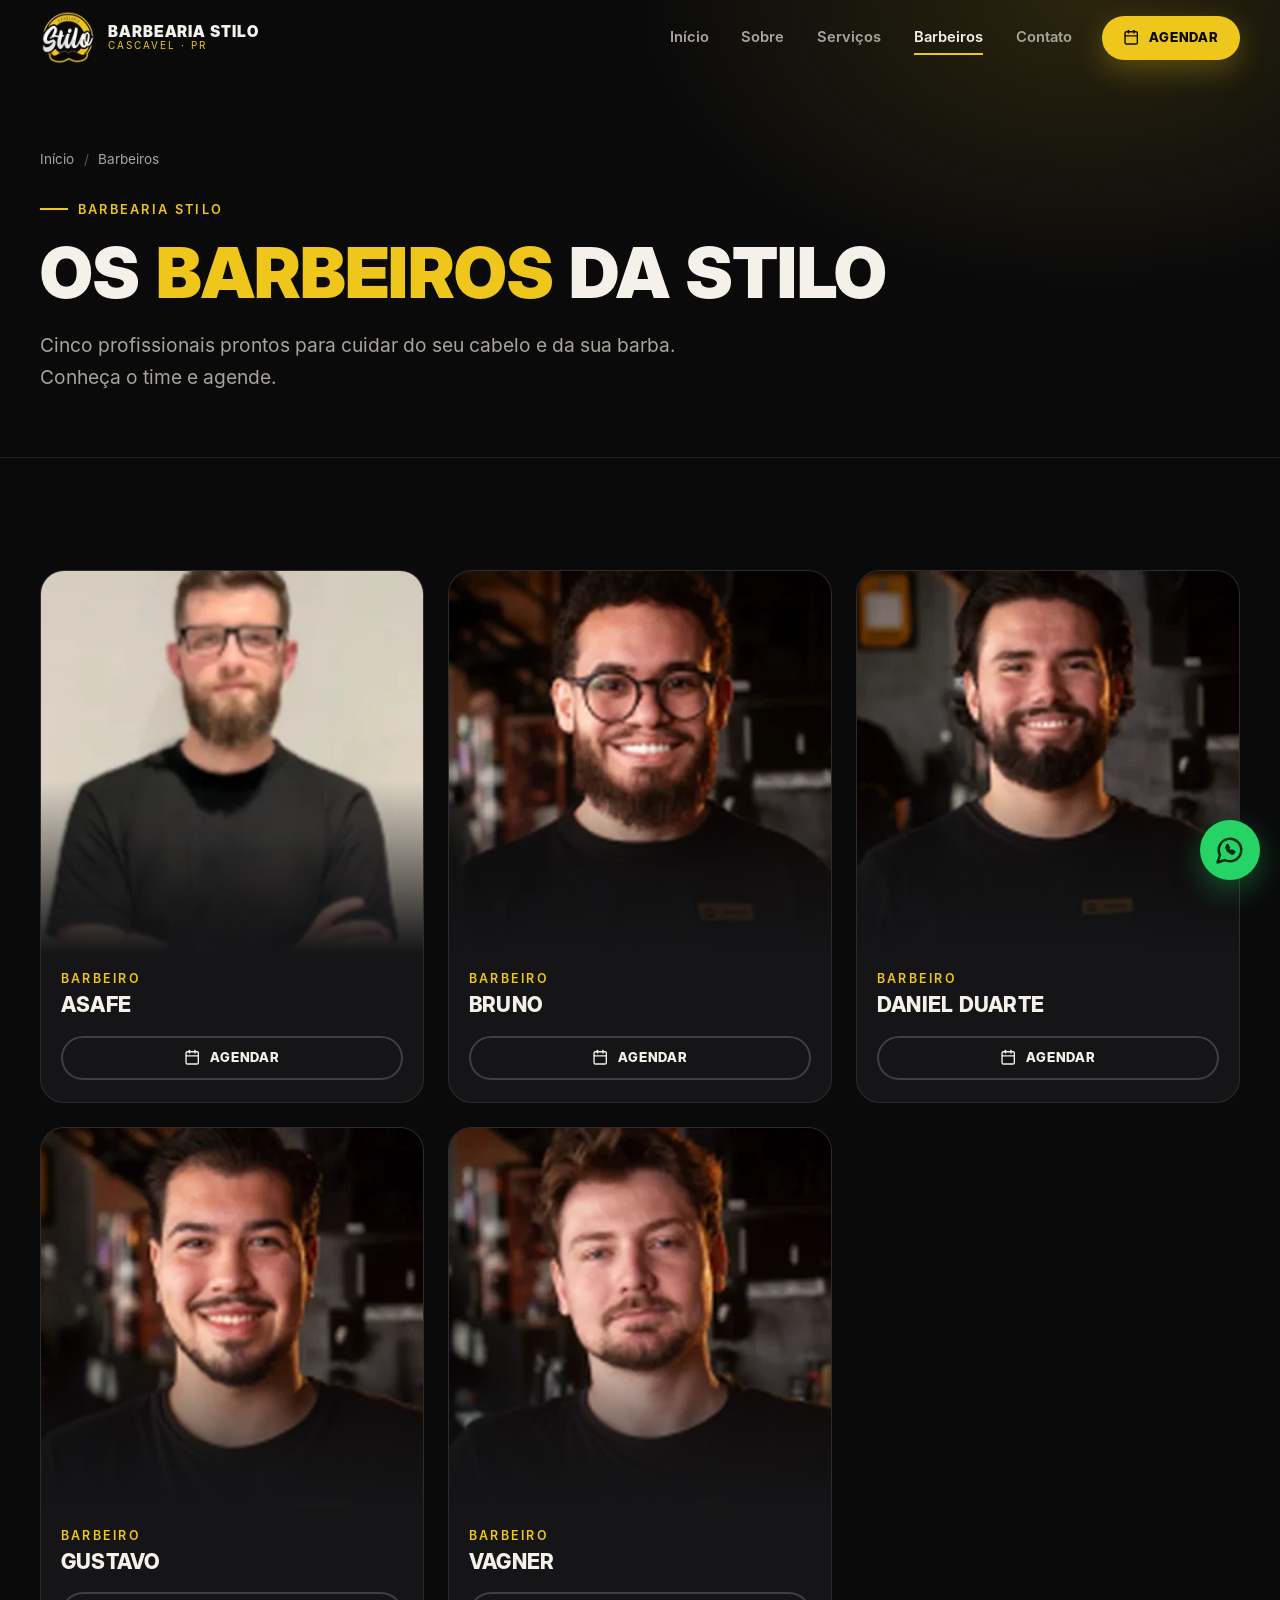
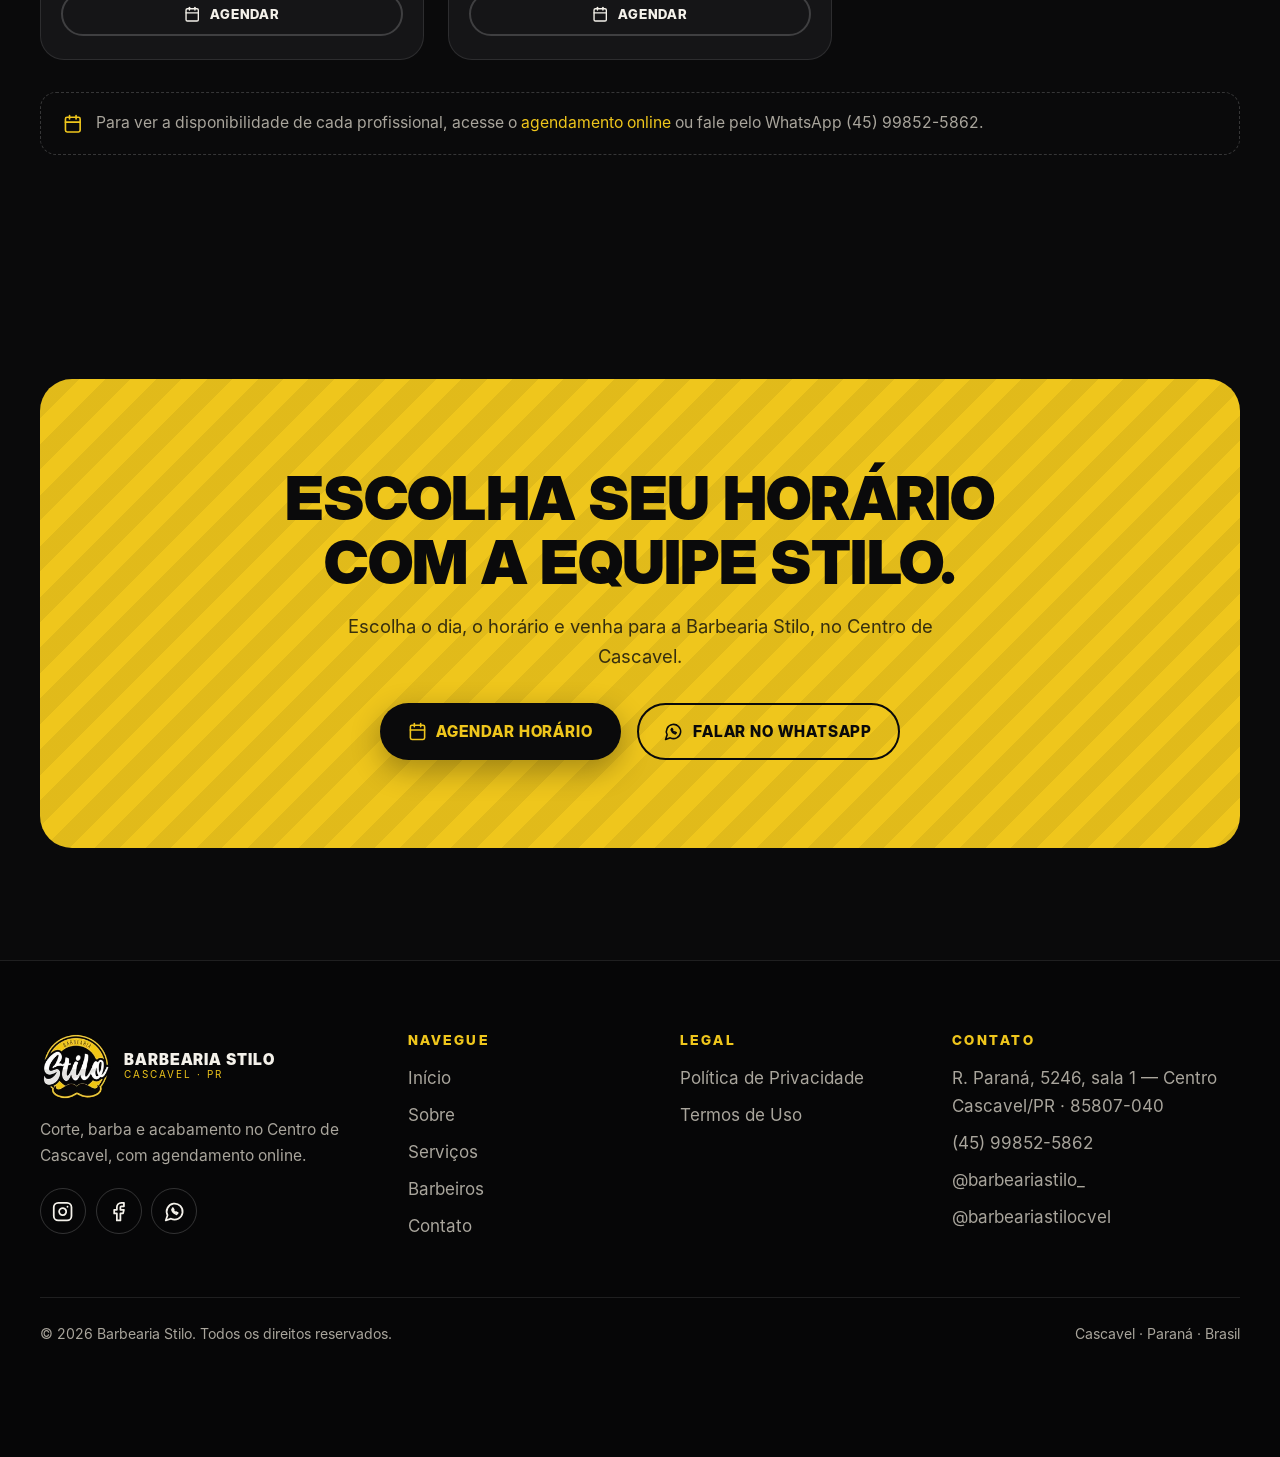
==== barbeiros/index.html @ 66d76c7e "Atualizacao do site" ====
<!doctype html>
<html lang="pt-BR">
<head>
<meta charset="utf-8">
<meta name="viewport" content="width=device-width,initial-scale=1">
<title>Barbeiros | Equipe da Barbearia Stilo em Cascavel/PR</title>
<meta name="description" content="Conheça os barbeiros da Barbearia Stilo em Cascavel/PR: Asafe, Bruno, Daniel Duarte, Gustavo e Vagner. Agende seu horário online.">
<meta name="theme-color" content="#0a0a0b">
<meta name="robots" content="index,follow,max-image-preview:large">
<meta property="og:type" content="website">
<meta property="og:locale" content="pt_BR">
<meta property="og:site_name" content="Barbearia Stilo">
<meta property="og:title" content="Barbeiros | Equipe da Barbearia Stilo em Cascavel/PR">
<meta property="og:description" content="Conheça os barbeiros da Barbearia Stilo em Cascavel/PR: Asafe, Bruno, Daniel Duarte, Gustavo e Vagner. Agende seu horário online.">
<meta name="twitter:card" content="summary_large_image">
<meta name="twitter:title" content="Barbeiros | Equipe da Barbearia Stilo em Cascavel/PR">
<meta name="twitter:description" content="Conheça os barbeiros da Barbearia Stilo em Cascavel/PR: Asafe, Bruno, Daniel Duarte, Gustavo e Vagner. Agende seu horário online.">
<!--LDT:DOMAIN--><!--/LDT:DOMAIN-->
<link rel="icon" type="image/png" href="/assets/img/favicon.png">
<link rel="apple-touch-icon" href="/assets/img/apple-touch-icon.png">
<link rel="preload" href="/assets/fonts/inter-400.woff" as="font" type="font/woff" crossorigin>
<link rel="preload" href="/assets/fonts/display-900.woff" as="font" type="font/woff" crossorigin>
<link rel="stylesheet" href="/assets/css/styles.css">
<script>document.documentElement.classList.add("js")</script>
<script type="application/ld+json">{"@context":"https://schema.org","@type":"BarberShop","name":"Barbearia Stilo","description":"Barbearia no Centro de Cascavel/PR: corte de cabelo, barba e acabamento com agendamento online.","telephone":"+5545998525862","address":{"@type":"PostalAddress","streetAddress":"R. Paraná, 5246, sala 1","addressLocality":"Cascavel","addressRegion":"PR","postalCode":"85807-040","addressCountry":"BR"},"geo":{"@type":"GeoCoordinates","latitude":-24.9530159,"longitude":-53.4817442},"hasMap":"https://www.google.com/maps/place/R.+Paran%C3%A1,+5246+-+Centro,+Cascavel+-+PR,+85807-040/@-24.9530159,-53.4843191,17z/data=!3m1!4b1!4m6!3m5!1s0x94f3d6ab9aa98d45:0x4797f9184e883544!8m2!3d-24.9530159!4d-53.4817442!16s%2Fg%2F11c4ys_f6f","areaServed":"Cascavel, PR","sameAs":["https://www.instagram.com/barbeariastilo_/","https://www.facebook.com/barbeariastilocvel"],"potentialAction":{"@type":"ReserveAction","target":"https://sites.appbarber.com.br/barbeariastilo-45gt","name":"Agendar horário"}}</script>
<script type="application/ld+json">{"@context":"https://schema.org","@type":"BreadcrumbList","itemListElement":[{"@type":"ListItem","position":1,"name":"Início"},{"@type":"ListItem","position":2,"name":"Barbeiros"}]}</script>
</head>
<body>
<a class="skip" href="#conteudo">Ir para o conteúdo</a>
<header class="header">
<div class="container">
<a class="brand" href="/" aria-label="Barbearia Stilo — página inicial">
<img src="/assets/img/logo-badge-sm.webp" width="128" height="119" alt="">
<span>Barbearia Stilo<small>Cascavel · PR</small></span>
</a>
<nav class="nav" id="nav" aria-label="Principal"><a href="/">Início</a><a href="/sobre/">Sobre</a><a href="/servicos/">Serviços</a><a href="/barbeiros/" aria-current="page">Barbeiros</a><a href="/contato/">Contato</a><a class="btn btn-primary btn-sm" href="https://sites.appbarber.com.br/barbeariastilo-45gt" target="_blank" rel="noopener noreferrer"><svg class="icon " aria-hidden="true" focusable="false"><use href="/assets/img/icons.svg#i-calendar"/></svg>Agendar<span class="sr-only"> (abre em nova aba)</span></a></nav>
<button class="menu-toggle" type="button" aria-expanded="false" aria-controls="nav" aria-label="Abrir menu">
<svg class="icon i-open" aria-hidden="true"><use href="/assets/img/icons.svg#i-menu"/></svg>
<svg class="icon i-close" aria-hidden="true"><use href="/assets/img/icons.svg#i-x"/></svg>
</button>
</div>
</header>
<noscript><style>@media(max-width:900px){.nav{transform:none!important;visibility:visible!important;position:static!important;flex-direction:row!important;flex-wrap:wrap;padding-top:calc(var(--header-h) + 1rem)}.menu-toggle{display:none!important}}</style></noscript>
<main id="conteudo">
<section class="page-hero">
<div class="container">
<ol class="crumbs" aria-label="Você está em"><li><a href="/">Início</a></li><li aria-current="page">Barbeiros</li></ol>
<span class="eyebrow">Barbearia Stilo</span>
<h1>Os <span class='gold'>barbeiros</span> da Stilo</h1>
<p class="lead">Cinco profissionais prontos para cuidar do seu cabelo e da sua barba. Conheça o time e agende.</p>
</div>
</section>

<section class="section" aria-labelledby="bb1">
<div class="container">
<h2 id="bb1" class="sr-only">Equipe de barbeiros</h2>
<div class="team team-page"><article class="barber reveal" style="--d:0ms">
<figure><img src="/assets/img/equipe/asafe.webp" width="360" height="360" loading="lazy" decoding="async" alt="Retrato de Asafe, barbeiro da Barbearia Stilo"></figure>
<div class="barber-body">
<span class="role">Barbeiro</span>
<h3>Asafe</h3>
<a class="btn btn-ghost btn-sm btn-block" href="https://sites.appbarber.com.br/barbeariastilo-45gt" target="_blank" rel="noopener noreferrer"><svg class="icon " aria-hidden="true" focusable="false"><use href="/assets/img/icons.svg#i-calendar"/></svg>Agendar<span class="sr-only"> (abre em nova aba)</span></a>
</div>
</article><article class="barber reveal" style="--d:90ms">
<figure><img src="/assets/img/equipe/bruno.webp" width="360" height="360" loading="lazy" decoding="async" alt="Retrato de Bruno, barbeiro da Barbearia Stilo"></figure>
<div class="barber-body">
<span class="role">Barbeiro</span>
<h3>Bruno</h3>
<a class="btn btn-ghost btn-sm btn-block" href="https://sites.appbarber.com.br/barbeariastilo-45gt" target="_blank" rel="noopener noreferrer"><svg class="icon " aria-hidden="true" focusable="false"><use href="/assets/img/icons.svg#i-calendar"/></svg>Agendar<span class="sr-only"> (abre em nova aba)</span></a>
</div>
</article><article class="barber reveal" style="--d:180ms">
<figure><img src="/assets/img/equipe/daniel.webp" width="360" height="360" loading="lazy" decoding="async" alt="Retrato de Daniel Duarte, barbeiro da Barbearia Stilo"></figure>
<div class="barber-body">
<span class="role">Barbeiro</span>
<h3>Daniel Duarte</h3>
<a class="btn btn-ghost btn-sm btn-block" href="https://sites.appbarber.com.br/barbeariastilo-45gt" target="_blank" rel="noopener noreferrer"><svg class="icon " aria-hidden="true" focusable="false"><use href="/assets/img/icons.svg#i-calendar"/></svg>Agendar<span class="sr-only"> (abre em nova aba)</span></a>
</div>
</article><article class="barber reveal" style="--d:270ms">
<figure><img src="/assets/img/equipe/gustavo.webp" width="360" height="360" loading="lazy" decoding="async" alt="Retrato de Gustavo, barbeiro da Barbearia Stilo"></figure>
<div class="barber-body">
<span class="role">Barbeiro</span>
<h3>Gustavo</h3>
<a class="btn btn-ghost btn-sm btn-block" href="https://sites.appbarber.com.br/barbeariastilo-45gt" target="_blank" rel="noopener noreferrer"><svg class="icon " aria-hidden="true" focusable="false"><use href="/assets/img/icons.svg#i-calendar"/></svg>Agendar<span class="sr-only"> (abre em nova aba)</span></a>
</div>
</article><article class="barber reveal" style="--d:360ms">
<figure><img src="/assets/img/equipe/vagner.webp" width="360" height="360" loading="lazy" decoding="async" alt="Retrato de Vagner, barbeiro da Barbearia Stilo"></figure>
<div class="barber-body">
<span class="role">Barbeiro</span>
<h3>Vagner</h3>
<a class="btn btn-ghost btn-sm btn-block" href="https://sites.appbarber.com.br/barbeariastilo-45gt" target="_blank" rel="noopener noreferrer"><svg class="icon " aria-hidden="true" focusable="false"><use href="/assets/img/icons.svg#i-calendar"/></svg>Agendar<span class="sr-only"> (abre em nova aba)</span></a>
</div>
</article></div>
<p class="note"><svg class="icon " aria-hidden="true" focusable="false"><use href="/assets/img/icons.svg#i-calendar"/></svg><span>Para ver a disponibilidade de cada profissional, acesse o <a class="gold" href="https://sites.appbarber.com.br/barbeariastilo-45gt" target="_blank" rel="noopener noreferrer">agendamento online</a> ou fale pelo WhatsApp (45) 99852-5862.</span></p>
</div>
</section>
<section class="section" aria-labelledby="cta-t">
<div class="container">
<div class="cta reveal" style="--d:0ms">
<h2 id="cta-t">Escolha seu horário com a equipe Stilo.</h2>
<p>Escolha o dia, o horário e venha para a Barbearia Stilo, no Centro de Cascavel.</p>
<div class="cta-actions"><a class="btn btn-dark" href="https://sites.appbarber.com.br/barbeariastilo-45gt" target="_blank" rel="noopener noreferrer"><svg class="icon " aria-hidden="true" focusable="false"><use href="/assets/img/icons.svg#i-calendar"/></svg>Agendar horário<span class="sr-only"> (abre em nova aba)</span></a><a class="btn btn-outline-dark" href="https://wa.me/5545998525862?text=Ol%C3%A1!%20Vim%20pelo%20site%20da%20Barbearia%20Stilo%20e%20gostaria%20de%20agendar%20um%20hor%C3%A1rio." target="_blank" rel="noopener noreferrer"><svg class="icon " aria-hidden="true" focusable="false"><use href="/assets/img/icons.svg#i-whatsapp"/></svg>Falar no WhatsApp<span class="sr-only"> (abre em nova aba)</span></a></div>
</div>
</div>
</section>
</main>
<footer class="footer">
<div class="container">
<div class="footer-grid">
<div>
<a class="brand" href="/" aria-label="Barbearia Stilo — início"><img src="/assets/img/logo-badge-sm.webp" width="128" height="119" alt=""><span>Barbearia Stilo<small>Cascavel · PR</small></span></a>
<p class="footer-about">Corte, barba e acabamento no Centro de Cascavel, com agendamento online.</p>
<div class="socials">
<a class="" href="https://www.instagram.com/barbeariastilo_/" target="_blank" rel="noopener noreferrer" aria-label="Instagram da Barbearia Stilo"><svg class="icon " aria-hidden="true" focusable="false"><use href="/assets/img/icons.svg#i-instagram"/></svg></a>
<a class="" href="https://www.facebook.com/barbeariastilocvel" target="_blank" rel="noopener noreferrer" aria-label="Facebook da Barbearia Stilo"><svg class="icon " aria-hidden="true" focusable="false"><use href="/assets/img/icons.svg#i-facebook"/></svg></a>
<a class="" href="https://wa.me/5545998525862?text=Ol%C3%A1!%20Vim%20pelo%20site%20da%20Barbearia%20Stilo%20e%20gostaria%20de%20agendar%20um%20hor%C3%A1rio." target="_blank" rel="noopener noreferrer" aria-label="WhatsApp da Barbearia Stilo"><svg class="icon " aria-hidden="true" focusable="false"><use href="/assets/img/icons.svg#i-whatsapp"/></svg></a>
</div>
</div>
<div>
<h4>Navegue</h4>
<ul><li><a href="/">Início</a></li><li><a href="/sobre/">Sobre</a></li><li><a href="/servicos/">Serviços</a></li><li><a href="/barbeiros/">Barbeiros</a></li><li><a href="/contato/">Contato</a></li></ul>
</div>
<div>
<h4>Legal</h4>
<ul>
<li><a href="/politica-de-privacidade/">Política de Privacidade</a></li>
<li><a href="/termos-de-uso/">Termos de Uso</a></li>
</ul>
</div>
<div>
<h4>Contato</h4>
<ul>
<li><a class="" href="https://www.google.com/maps/place/R.+Paran%C3%A1,+5246+-+Centro,+Cascavel+-+PR,+85807-040/@-24.9530159,-53.4843191,17z/data=!3m1!4b1!4m6!3m5!1s0x94f3d6ab9aa98d45:0x4797f9184e883544!8m2!3d-24.9530159!4d-53.4817442!16s%2Fg%2F11c4ys_f6f" target="_blank" rel="noopener noreferrer">R. Paraná, 5246, sala 1 — Centro<br>Cascavel/PR · 85807-040</a></li>
<li><a class="" href="https://wa.me/5545998525862?text=Ol%C3%A1!%20Vim%20pelo%20site%20da%20Barbearia%20Stilo%20e%20gostaria%20de%20agendar%20um%20hor%C3%A1rio." target="_blank" rel="noopener noreferrer">(45) 99852-5862</a></li>
<li><a class="" href="https://www.instagram.com/barbeariastilo_/" target="_blank" rel="noopener noreferrer">@barbeariastilo_</a></li>
<li><a class="" href="https://www.facebook.com/barbeariastilocvel" target="_blank" rel="noopener noreferrer">@barbeariastilocvel</a></li>
</ul>
</div>
</div>
<div class="footer-bottom">
<span>© <span data-year>2026</span> Barbearia Stilo. Todos os direitos reservados.</span>
<span>Cascavel · Paraná · Brasil</span>
</div>
</div>
</footer>
<div class="dock"><a class="btn btn-primary" href="https://sites.appbarber.com.br/barbeariastilo-45gt" target="_blank" rel="noopener noreferrer"><svg class="icon " aria-hidden="true" focusable="false"><use href="/assets/img/icons.svg#i-calendar"/></svg>Agendar<span class="sr-only"> (abre em nova aba)</span></a><a class="btn btn-ghost" href="https://wa.me/5545998525862?text=Ol%C3%A1!%20Vim%20pelo%20site%20da%20Barbearia%20Stilo%20e%20gostaria%20de%20agendar%20um%20hor%C3%A1rio." target="_blank" rel="noopener noreferrer"><svg class="icon " aria-hidden="true" focusable="false"><use href="/assets/img/icons.svg#i-whatsapp"/></svg>WhatsApp<span class="sr-only"> (abre em nova aba)</span></a></div>
<a class="fab" href="https://wa.me/5545998525862?text=Ol%C3%A1!%20Vim%20pelo%20site%20da%20Barbearia%20Stilo%20e%20gostaria%20de%20agendar%20um%20hor%C3%A1rio." target="_blank" rel="noopener noreferrer" aria-label="Chamar no WhatsApp (abre em nova aba)"><svg class="icon " aria-hidden="true" focusable="false"><use href="/assets/img/icons.svg#i-whatsapp"/></svg></a>
<script src="/assets/js/config.js"></script>
<script src="/assets/js/main.js" defer></script>
</body>
</html>
---- assets/css/styles.css ----
/* Barbearia Stilo — Design System (LDT Negócios & Soluções)
   Tokens em :root. Preto profundo + amarelo da logo. */

@font-face{font-family:"Inter";font-weight:400;font-style:normal;font-display:swap;src:url("../fonts/inter-400.woff") format("woff")}
@font-face{font-family:"Inter";font-weight:600;font-style:normal;font-display:swap;src:url("../fonts/inter-600.woff") format("woff")}
@font-face{font-family:"Inter Display";font-weight:800;font-style:normal;font-display:swap;src:url("../fonts/display-800.woff") format("woff")}
@font-face{font-family:"Inter Display";font-weight:900;font-style:normal;font-display:swap;src:url("../fonts/display-900.woff") format("woff")}

:root{
  /* cores */
  --bg:#0a0a0b;
  --bg-2:#101012;
  --surface:#151517;
  --surface-2:#1c1c1f;
  --line:rgba(255,255,255,.10);
  --line-strong:rgba(255,255,255,.18);
  --text:#f4f1ea;
  --muted:#a9a59c;
  --gold:#efc61c;
  --gold-2:#ffd93d;
  --gold-ink:#0a0a0b;
  --ok:#4ade80;
  --err:#ff8a7a;
  /* tipografia */
  --font-body:"Inter",system-ui,-apple-system,"Segoe UI",Roboto,Arial,sans-serif;
  --font-display:"Inter Display","Inter",system-ui,-apple-system,"Segoe UI",Roboto,Arial,sans-serif;
  /* espaçamento (escala de 8px) */
  --s1:.5rem;--s2:1rem;--s3:1.5rem;--s4:2rem;--s5:3rem;--s6:4.5rem;--s7:7rem;
  /* raios, sombras, motion */
  --r-sm:10px;--r-md:16px;--r-lg:24px;--r-pill:999px;
  --shadow-1:0 1px 0 rgba(255,255,255,.04) inset,0 10px 30px rgba(0,0,0,.35);
  --shadow-gold:0 10px 30px rgba(239,198,28,.28);
  --ease:cubic-bezier(.22,.8,.24,1);
  --t:.3s var(--ease);
  --container:1200px;
  --header-h:76px;
}

*,*::before,*::after{box-sizing:border-box}
html{-webkit-text-size-adjust:100%;scroll-behavior:smooth;scroll-padding-top:calc(var(--header-h) + 12px)}
body{margin:0;background:var(--bg);color:var(--text);font-family:var(--font-body);font-size:1.0625rem;line-height:1.65;-webkit-font-smoothing:antialiased;text-rendering:optimizeLegibility;overflow-x:hidden}
img,svg{display:block;max-width:100%}
img{height:auto}
a{color:inherit;text-decoration:none}
h1,h2,h3,h4{font-family:var(--font-display);margin:0;line-height:1.05;letter-spacing:-.012em;word-spacing:.06em;text-wrap:balance}
p{margin:0}
ul,ol{margin:0;padding:0;list-style:none}
button{font:inherit;color:inherit;cursor:pointer}
:focus{outline:none}
:focus-visible{outline:3px solid var(--gold);outline-offset:3px;border-radius:6px}
::selection{background:var(--gold);color:var(--gold-ink)}

.icon{width:1.25em;height:1.25em;fill:none;stroke:currentColor;stroke-width:2;stroke-linecap:round;stroke-linejoin:round;flex:none}
.container{width:min(100% - 2rem,var(--container));margin-inline:auto}
.skip{position:absolute;left:1rem;top:-100px;background:var(--gold);color:var(--gold-ink);padding:.7rem 1rem;border-radius:var(--r-sm);font-weight:600;z-index:200}
.skip:focus{top:1rem}
.sr-only{position:absolute;width:1px;height:1px;overflow:hidden;clip:rect(0 0 0 0);white-space:nowrap}

/* ---------- Tipografia utilitária ---------- */
.eyebrow{display:inline-flex;align-items:center;gap:.6rem;font-size:.8rem;font-weight:600;letter-spacing:.18em;text-transform:uppercase;color:var(--gold)}
.eyebrow::before{content:"";width:28px;height:2px;background:var(--gold)}
.h-xl{font-weight:900;font-size:clamp(2.4rem,5.6vw,4.7rem);text-transform:uppercase;line-height:1}
.h-lg{font-weight:900;font-size:clamp(2rem,4.6vw,3.4rem);text-transform:uppercase}
.h-md{font-weight:800;font-size:clamp(1.25rem,2vw,1.5rem)}
.lead{font-size:clamp(1.05rem,1.5vw,1.25rem);color:var(--muted);max-width:60ch}
.gold{color:var(--gold)}
.muted{color:var(--muted)}

/* ---------- Botões ---------- */
.btn{display:inline-flex;align-items:center;justify-content:center;gap:.6rem;min-height:52px;padding:.85rem 1.6rem;border-radius:var(--r-pill);border:2px solid transparent;font-family:var(--font-display);font-weight:800;font-size:.95rem;letter-spacing:.06em;text-transform:uppercase;transition:transform var(--t),background var(--t),color var(--t),border-color var(--t),box-shadow var(--t);white-space:nowrap}
.btn .icon{transition:transform var(--t)}
.btn:hover .icon-arrow{transform:translateX(4px)}
.btn-primary{background:var(--gold);color:var(--gold-ink);box-shadow:var(--shadow-gold)}
.btn-primary:hover{background:var(--gold-2);transform:translateY(-2px)}
.btn-ghost{background:transparent;color:var(--text);border-color:var(--line-strong)}
.btn-ghost:hover{border-color:var(--gold);color:var(--gold);transform:translateY(-2px)}
.btn-sm{min-height:44px;padding:.55rem 1.2rem;font-size:.82rem}
.btn-block{width:100%}
.btn:active{transform:translateY(0)}

/* ---------- Header ---------- */
.header{position:fixed;inset:0 0 auto 0;z-index:100;height:var(--header-h);display:flex;align-items:center;transition:background var(--t),border-color var(--t),backdrop-filter var(--t);border-bottom:1px solid transparent}
.header.is-solid{background:rgba(10,10,11,.88);backdrop-filter:blur(14px);-webkit-backdrop-filter:blur(14px);border-bottom-color:var(--line)}
.header .container{display:flex;align-items:center;justify-content:space-between;gap:1rem}
.brand{display:flex;align-items:center;gap:.75rem}
.brand img{width:56px;height:auto;aspect-ratio:531/494}
.brand span{font-family:var(--font-display);font-weight:900;text-transform:uppercase;letter-spacing:.06em;font-size:.95rem;line-height:1.1}
.brand small{display:block;font-family:var(--font-body);font-weight:400;letter-spacing:.2em;font-size:.62rem;color:var(--gold)}
.nav{display:flex;align-items:center;gap:.25rem}
.nav a:not(.btn){position:relative;padding:.6rem .9rem;font-size:.92rem;font-weight:600;color:var(--muted);transition:color var(--t)}
.nav a:not(.btn)::after{content:"";position:absolute;left:.9rem;right:.9rem;bottom:.25rem;height:2px;background:var(--gold);transform:scaleX(0);transform-origin:left;transition:transform var(--t)}
.nav a:not(.btn):hover,.nav a[aria-current="page"]{color:var(--text)}
.nav a:not(.btn):hover::after,.nav a[aria-current="page"]::after{transform:scaleX(1)}
.nav .btn{margin-left:.75rem}
.menu-toggle{display:none;width:48px;height:48px;border-radius:50%;border:1px solid var(--line-strong);background:rgba(10,10,11,.6);align-items:center;justify-content:center}
.menu-toggle .icon{width:24px;height:24px}
.menu-toggle .i-close{display:none}
.menu-toggle[aria-expanded="true"] .i-open{display:none}
.menu-toggle[aria-expanded="true"] .i-close{display:block}

/* ---------- Hero ---------- */
.hero{position:relative;min-height:100svh;display:flex;align-items:center;padding:calc(var(--header-h) + 2rem) 0 4rem;overflow:hidden;isolation:isolate}
.hero::before{content:"";position:absolute;inset:0;z-index:-2;background:radial-gradient(60% 60% at 78% 45%,rgba(239,198,28,.16),transparent 70%),radial-gradient(40% 50% at 8% 90%,rgba(239,198,28,.07),transparent 70%),var(--bg)}
.hero::after{content:"STILO";content:"STILO" / "";position:absolute;z-index:-1;right:-2vw;bottom:-6vw;font-family:var(--font-display);font-weight:900;font-size:clamp(9rem,30vw,26rem);line-height:1;letter-spacing:-.04em;color:transparent;-webkit-text-stroke:1.5px rgba(255,255,255,.06);pointer-events:none;user-select:none}
.hero-grid{display:grid;grid-template-columns:1.15fr .85fr;gap:var(--s5);align-items:center}
.hero h1{margin:1.25rem 0 1.5rem}
.hero h1 .gold{display:block}
.hero-actions{display:flex;flex-wrap:wrap;gap:1rem;margin-top:2.25rem}
.hero-facts{display:flex;flex-wrap:wrap;gap:.75rem 2rem;margin-top:2.75rem;padding-top:1.5rem;border-top:1px solid var(--line)}
.hero-facts li{display:flex;align-items:center;gap:.6rem;font-size:.95rem;color:var(--muted)}
.hero-facts .icon{color:var(--gold)}
.hero-visual{position:relative;display:grid;place-items:center;aspect-ratio:1;max-width:520px;margin-inline:auto;width:100%}
.hero-visual .ring{position:absolute;inset:0;width:100%;height:100%;animation:spin 40s linear infinite;color:var(--text)}
.hero-visual .ring text{font-family:var(--font-display);font-weight:800;font-size:15.5px;letter-spacing:.34em;fill:currentColor;text-transform:uppercase}
.hero-visual .ring circle{fill:none;stroke:var(--line-strong);stroke-dasharray:2 7}
.hero-visual img{position:relative;width:68%;filter:drop-shadow(0 20px 60px rgba(239,198,28,.25))}
.hero-badge{position:absolute;right:2%;bottom:6%;display:flex;align-items:center;gap:.7rem;padding:.8rem 1.1rem;background:rgba(21,21,23,.92);border:1px solid var(--line-strong);border-radius:var(--r-md);box-shadow:var(--shadow-1);font-size:.85rem;line-height:1.25;backdrop-filter:blur(8px)}
.hero-badge .icon{width:1.6rem;height:1.6rem;color:var(--gold)}
.hero-badge strong{display:block;font-family:var(--font-display);font-weight:800;font-size:.95rem}
@keyframes spin{to{transform:rotate(360deg)}}

/* ---------- Faixa barber pole ---------- */
.pole{height:10px;background:repeating-linear-gradient(-45deg,var(--gold) 0 14px,var(--bg) 14px 28px,#f4f1ea 28px 42px,var(--bg) 42px 56px);opacity:.9}
.marquee{overflow:hidden;border-block:1px solid var(--line);background:var(--bg-2);padding:1.1rem 0}
.marquee-track{display:flex;gap:2.5rem;width:max-content;animation:marquee 32s linear infinite}
.marquee span{display:inline-flex;align-items:center;gap:2.5rem;font-family:var(--font-display);font-weight:900;font-size:clamp(1.2rem,2.4vw,1.75rem);text-transform:uppercase;letter-spacing:.08em;white-space:nowrap;color:var(--text)}
.marquee span::after{content:"✦";color:var(--gold);font-size:.9em}
@keyframes marquee{to{transform:translateX(-50%)}}

/* ---------- Seções ---------- */
.section{padding:var(--s7) 0}
.section-alt{background:var(--bg-2);border-block:1px solid var(--line)}
.section-head{display:grid;gap:1rem;margin-bottom:var(--s5);max-width:760px}
.section-head.center{margin-inline:auto;text-align:center;justify-items:center}
.split{display:grid;grid-template-columns:1fr 1fr;gap:var(--s6);align-items:center}
.split-top{align-items:start}
.checks{display:grid;gap:.9rem;margin-top:1.75rem}
.checks li{display:flex;gap:.8rem;align-items:flex-start;color:var(--text)}
.checks .icon{color:var(--gold);margin-top:.2rem}
.prose-stack{display:grid;gap:1.1rem}

.stats{display:grid;grid-template-columns:repeat(3,1fr);gap:1px;background:var(--line);border:1px solid var(--line);border-radius:var(--r-lg);overflow:hidden}
.stat{background:var(--surface);padding:1.75rem 1.25rem;text-align:center}
.stat strong{display:block;font-family:var(--font-display);font-weight:900;font-size:clamp(2rem,4vw,3rem);color:var(--gold);line-height:1}
.stat span{display:block;margin-top:.6rem;font-size:.9rem;color:var(--muted)}

.grid{display:grid;gap:1.25rem}
.grid-3{grid-template-columns:repeat(3,1fr)}
.grid-4{grid-template-columns:repeat(4,1fr)}
.grid-2{grid-template-columns:repeat(2,1fr)}
.card{position:relative;background:var(--surface);border:1px solid var(--line);border-radius:var(--r-lg);padding:2rem;box-shadow:var(--shadow-1);transition:transform var(--t),border-color var(--t),background var(--t)}
.card:hover{transform:translateY(-6px);border-color:rgba(239,198,28,.55);background:var(--surface-2)}
.card .ico{display:grid;place-items:center;width:56px;height:56px;border-radius:16px;background:rgba(239,198,28,.12);color:var(--gold);margin-bottom:1.4rem}
.card .ico .icon{width:28px;height:28px}
.card h3{margin-bottom:.7rem}
.card p{color:var(--muted);font-size:1rem}
.card .num{position:absolute;top:1.25rem;right:1.5rem;font-family:var(--font-display);font-weight:900;font-size:3.4rem;line-height:1;color:transparent;-webkit-text-stroke:1.5px rgba(255,255,255,.13)}
.card .btn{margin-top:1.5rem}
.note{margin-top:2rem;padding:1.1rem 1.4rem;border:1px dashed var(--line-strong);border-radius:var(--r-md);color:var(--muted);font-size:.98rem;display:flex;gap:.8rem;align-items:flex-start}
.note .icon{color:var(--gold);margin-top:.2rem}

/* ---------- Equipe ---------- */
.team{display:grid;grid-template-columns:repeat(5,1fr);gap:1.1rem}
.team-page{grid-template-columns:repeat(3,1fr);gap:1.5rem}
.barber{background:var(--surface);border:1px solid var(--line);border-radius:var(--r-lg);overflow:hidden;transition:transform var(--t),border-color var(--t);display:flex;flex-direction:column}
.barber:hover{transform:translateY(-6px);border-color:rgba(239,198,28,.55)}
.barber figure{margin:0;position:relative;aspect-ratio:1;overflow:hidden;background:var(--surface-2)}
.barber img{width:100%;height:100%;object-fit:cover;transition:transform .6s var(--ease)}
.barber:hover img{transform:scale(1.05)}
.barber figure::after{content:"";position:absolute;inset:auto 0 0 0;height:45%;background:linear-gradient(to top,var(--surface),transparent)}
.barber-body{padding:1rem 1.25rem 1.4rem;display:grid;gap:.25rem}
.barber h3{font-size:1.3rem;text-transform:uppercase;letter-spacing:.01em}
.barber .role{font-size:.78rem;letter-spacing:.18em;text-transform:uppercase;color:var(--gold);font-weight:600}
.barber .btn{margin-top:1rem}

/* ---------- Instagram ---------- */
.insta{display:grid;grid-template-columns:1.1fr .9fr;gap:var(--s5);align-items:center;background:linear-gradient(135deg,var(--surface),var(--bg-2));border:1px solid var(--line);border-radius:32px;padding:clamp(1.75rem,5vw,4rem);position:relative;overflow:hidden}
.insta::before{content:"";position:absolute;inset:0;background:radial-gradient(50% 80% at 100% 0%,rgba(239,198,28,.14),transparent 70%)}
.insta>*{position:relative}
.handles{display:grid;gap:1rem}
.handle{display:flex;align-items:center;gap:1rem;padding:1.1rem 1.3rem;background:rgba(255,255,255,.03);border:1px solid var(--line);border-radius:var(--r-md);transition:border-color var(--t),transform var(--t),background var(--t)}
.handle:hover{border-color:var(--gold);transform:translateX(6px);background:rgba(239,198,28,.06)}
.handle .ico{display:grid;place-items:center;width:48px;height:48px;border-radius:50%;background:rgba(239,198,28,.12);color:var(--gold);flex:none}
.handle small{display:block;color:var(--muted);font-size:.8rem}
.handle strong{font-family:var(--font-display);font-weight:800;font-size:1.1rem;overflow-wrap:anywhere}
.handle .icon-arrow{margin-left:auto;color:var(--gold)}

/* ---------- Processo ---------- */
.steps{counter-reset:step}
.step{padding:2rem;border-left:2px solid var(--line);position:relative}
.step::before{counter-increment:step;content:"0" counter(step);display:block;font-family:var(--font-display);font-weight:900;font-size:3rem;line-height:1;color:var(--gold);margin-bottom:1rem}
.step h3{margin-bottom:.6rem}
.step p{color:var(--muted)}

/* ---------- FAQ ---------- */
.faq{display:grid;gap:.9rem;max-width:860px;margin-inline:auto}
.faq details{background:var(--surface);border:1px solid var(--line);border-radius:var(--r-md);transition:border-color var(--t)}
.faq details[open]{border-color:rgba(239,198,28,.55)}
.faq summary{list-style:none;display:flex;align-items:center;justify-content:space-between;gap:1rem;padding:1.25rem 1.5rem;cursor:pointer;font-family:var(--font-display);font-weight:800;font-size:1.1rem;min-height:60px}
.faq summary::-webkit-details-marker{display:none}
.faq summary .icon{color:var(--gold);transition:transform var(--t)}
.faq details[open] summary .icon{transform:rotate(45deg)}
.faq .answer{padding:0 1.5rem 1.4rem;color:var(--muted)}

/* ---------- Localização ---------- */
.loc{display:grid;grid-template-columns:.9fr 1.1fr;gap:var(--s4);align-items:stretch}
.loc-info{display:grid;gap:1.25rem;align-content:start}
.info-row{display:flex;gap:1rem;align-items:flex-start}
.info-row .ico{display:grid;place-items:center;width:48px;height:48px;border-radius:14px;background:rgba(239,198,28,.12);color:var(--gold);flex:none}
.info-row small{display:block;color:var(--muted);font-size:.8rem;letter-spacing:.12em;text-transform:uppercase}
.info-row a:hover{color:var(--gold)}
.map{border-radius:var(--r-lg);overflow:hidden;border:1px solid var(--line);min-height:380px;background:var(--surface);position:relative}
.map iframe{position:absolute;inset:0;width:100%;height:100%;border:0;filter:grayscale(1) invert(.92) contrast(.9)}

/* ---------- CTA final ---------- */
.cta{position:relative;text-align:center;border-radius:32px;overflow:hidden;padding:clamp(2.5rem,7vw,5.5rem) 1.5rem;background:var(--gold);color:var(--gold-ink);isolation:isolate}
.cta::before{content:"";position:absolute;inset:0;z-index:-1;background:repeating-linear-gradient(-45deg,rgba(0,0,0,.06) 0 18px,transparent 18px 36px)}
.cta h2{font-weight:900;font-size:clamp(2rem,5vw,3.8rem);text-transform:uppercase;max-width:18ch;margin:0 auto 1rem}
.cta p{font-size:1.15rem;max-width:52ch;margin:0 auto 2rem;color:rgba(10,10,11,.8)}
.cta .btn-dark{background:var(--gold-ink);color:var(--gold);box-shadow:0 10px 30px rgba(0,0,0,.3)}
.cta .btn-dark:hover{background:#000;transform:translateY(-2px)}
.cta .btn-outline-dark{background:transparent;color:var(--gold-ink);border-color:var(--gold-ink)}
.cta .btn-outline-dark:hover{background:var(--gold-ink);color:var(--gold)}
.cta-actions{display:flex;flex-wrap:wrap;gap:1rem;justify-content:center}

/* ---------- Page hero (internas) ---------- */
.page-hero{position:relative;padding:calc(var(--header-h) + 4.5rem) 0 4rem;overflow:hidden;isolation:isolate;border-bottom:1px solid var(--line)}
.page-hero::before{content:"";position:absolute;inset:0;z-index:-1;background:radial-gradient(50% 90% at 85% 0%,rgba(239,198,28,.14),transparent 70%),var(--bg)}
.page-hero h1{margin:1rem 0 1.25rem;font-weight:900;font-size:clamp(2.3rem,6vw,4.4rem);text-transform:uppercase}
.crumbs{display:flex;gap:.6rem;font-size:.85rem;color:var(--muted);margin-bottom:1.25rem}
.crumbs a:hover{color:var(--gold)}
.crumbs li+li::before{content:"/";margin-right:.6rem;opacity:.5}

/* ---------- Formulário ---------- */
.form{display:grid;gap:1.1rem;background:var(--surface);border:1px solid var(--line);border-radius:var(--r-lg);padding:clamp(1.5rem,4vw,2.5rem)}
.field{display:grid;gap:.45rem}
.field label{font-size:.9rem;font-weight:600}
.field input,.field select,.field textarea{width:100%;min-height:52px;padding:.8rem 1rem;background:var(--bg);color:var(--text);border:1px solid var(--line-strong);border-radius:var(--r-sm);font:inherit;transition:border-color var(--t),box-shadow var(--t)}
.field textarea{min-height:130px;resize:vertical}
.field select{appearance:none;background-image:url("data:image/svg+xml,%3Csvg xmlns='http://www.w3.org/2000/svg' width='20' height='20' fill='none' stroke='%23efc61c' stroke-width='2' stroke-linecap='round' stroke-linejoin='round' viewBox='0 0 24 24'%3E%3Cpath d='m6 9 6 6 6-6'/%3E%3C/svg%3E");background-repeat:no-repeat;background-position:right 1rem center;padding-right:2.8rem}
.field input:focus,.field select:focus,.field textarea:focus{border-color:var(--gold);box-shadow:0 0 0 3px rgba(239,198,28,.25);outline:none}
.field [aria-invalid="true"]{border-color:var(--err)}
.field .error{min-height:1.2em;font-size:.85rem;color:var(--err)}
.form-note{font-size:.85rem;color:var(--muted)}
.form-status{font-size:.95rem;color:var(--ok);min-height:1.4em}

/* ---------- Páginas legais ---------- */
.legal{max-width:78ch;margin-inline:auto}
.legal h2{font-size:1.5rem;margin:2.5rem 0 .8rem;text-transform:none;letter-spacing:-.01em;font-weight:800}
.legal p,.legal li{color:#d3cfc6;margin-bottom:.8rem}
.legal ul{list-style:disc;padding-left:1.4rem;margin-bottom:1rem}
.legal a{color:var(--gold);text-decoration:underline;text-underline-offset:3px}
.legal .updated{color:var(--muted);font-size:.9rem}
.legal .draft{border:1px dashed var(--gold);border-radius:var(--r-md);padding:1rem 1.25rem;color:var(--text);margin:1.5rem 0}

/* ---------- Rodapé ---------- */
.footer{background:#060607;border-top:1px solid var(--line);padding:var(--s6) 0 7rem}
.footer-grid{display:grid;grid-template-columns:1.4fr 1fr 1fr 1.2fr;gap:var(--s4)}
.footer h4{font-size:.85rem;letter-spacing:.18em;text-transform:uppercase;color:var(--gold);margin-bottom:1.1rem;font-weight:800}
.footer li{margin-bottom:.55rem}
.footer a{color:var(--muted);transition:color var(--t)}
.footer a:hover{color:var(--gold)}
.footer .brand img{width:72px;height:auto}
.footer a.brand{color:var(--text)}
.footer-about{color:var(--muted);margin-top:1.1rem;max-width:34ch;font-size:.97rem}
.socials{display:flex;gap:.6rem;margin-top:1.25rem}
.socials a{display:grid;place-items:center;width:46px;height:46px;border-radius:50%;border:1px solid var(--line-strong);color:var(--text);transition:all var(--t)}
.socials a:hover{background:var(--gold);color:var(--gold-ink);border-color:var(--gold)}
.footer-bottom{display:flex;flex-wrap:wrap;justify-content:space-between;gap:1rem;margin-top:var(--s5);padding-top:1.5rem;border-top:1px solid var(--line);font-size:.88rem;color:var(--muted)}

/* ---------- Barra fixa mobile ---------- */
.dock{position:fixed;inset:auto 0 0 0;z-index:90;display:none;gap:.6rem;padding:.7rem .8rem calc(.7rem + env(safe-area-inset-bottom));background:rgba(10,10,11,.92);backdrop-filter:blur(14px);-webkit-backdrop-filter:blur(14px);border-top:1px solid var(--line)}
.dock .btn{flex:1;min-height:50px;padding-inline:.8rem;font-size:.82rem}
.fab{position:fixed;right:1.25rem;bottom:1.25rem;z-index:90;width:60px;height:60px;border-radius:50%;display:grid;place-items:center;background:#25d366;color:#052e16;box-shadow:0 10px 30px rgba(37,211,102,.35);transition:transform var(--t)}
.fab:hover{transform:scale(1.08)}
.fab .icon{width:30px;height:30px}

/* ---------- Cookies ---------- */
.cookie{position:fixed;left:1rem;right:1rem;bottom:1rem;z-index:150;max-width:560px;display:none;gap:1rem;flex-wrap:wrap;align-items:center;padding:1.1rem 1.25rem;background:var(--surface-2);border:1px solid var(--line-strong);border-radius:var(--r-md);box-shadow:0 20px 60px rgba(0,0,0,.6);font-size:.92rem}
.cookie.is-open{display:flex}
.cookie p{flex:1 1 260px;color:var(--muted)}
.cookie a{color:var(--gold);text-decoration:underline}
.cookie-actions{display:flex;gap:.6rem}

/* ---------- Reveal ---------- */
.js .reveal{opacity:0;transform:translateY(26px);transition:opacity .7s var(--ease),transform .7s var(--ease);transition-delay:var(--d,0ms)}
.js .reveal.is-in{opacity:1;transform:none}

/* ---------- Responsivo ---------- */
@media (max-width:1100px){
  .team{grid-template-columns:repeat(3,1fr)}
  .grid-4{grid-template-columns:repeat(2,1fr)}
  .footer-grid{grid-template-columns:1fr 1fr}
}
@media (max-width:900px){
  :root{--header-h:68px}
  .section{padding:var(--s6) 0}
  .hero{min-height:auto;padding-top:calc(var(--header-h) + 2.5rem)}
  .hero-grid,.split,.insta,.loc{grid-template-columns:1fr}
  .hero-visual{max-width:380px;order:-1}
  .hero-badge{right:0}
  .grid-3,.team-page{grid-template-columns:1fr 1fr}
  .menu-toggle{display:inline-flex}
  .nav{position:fixed;inset:var(--header-h) 0 auto 0;flex-direction:column;align-items:stretch;gap:0;padding:1rem 1rem 1.5rem;background:#0a0a0b;border-bottom:1px solid var(--line);transform:translateY(-120%);visibility:hidden;transition:transform .4s var(--ease),visibility .4s}
  .nav.is-open{transform:none;visibility:visible}
  .nav a:not(.btn){padding:1rem .5rem;font-size:1.1rem;border-bottom:1px solid var(--line)}
  .nav a:not(.btn)::after{display:none}
  .nav .btn{margin:1rem 0 0}
  .dock{display:flex}
  .fab{display:none}
  .footer{padding-bottom:7rem}
}
@media (max-width:640px){
  body{font-size:1rem}
  .team{grid-template-columns:1fr 1fr}
  .grid-3,.grid-2,.grid-4,.team-page{grid-template-columns:1fr}
  .team-page{grid-template-columns:1fr 1fr;gap:1rem}
  .stats{grid-template-columns:1fr}
  .footer-grid{grid-template-columns:1fr}
  .hero-actions .btn{width:100%}
  .cta-actions .btn{width:100%}
  .brand span{font-size:.85rem}
  .handle{padding:.9rem 1rem;gap:.8rem}
  .handle strong{font-size:.95rem}
  .handle .ico{width:42px;height:42px}
  .barber-body{padding:.9rem .9rem 1.2rem}
  .barber h3{font-size:1.05rem}
  .barber .btn{padding-inline:.6rem;font-size:.72rem;letter-spacing:.03em}
}
@media (prefers-reduced-motion:reduce){
  html{scroll-behavior:auto}
  *,*::before,*::after{animation:none!important;transition:none!important}
  .js .reveal{opacity:1;transform:none}
}
@media print{.header,.dock,.fab,.cookie,.marquee,.pole{display:none}body{background:#fff;color:#000}}

/* ---------- Galeria + lightbox ---------- */
.gallery{display:grid;grid-template-columns:repeat(4,minmax(0,1fr));grid-auto-rows:240px;grid-auto-flow:dense;gap:.8rem}
.tile{position:relative;padding:0;border:1px solid var(--line);border-radius:var(--r-md);overflow:hidden;background:var(--surface);cursor:zoom-in}
.tile.tall{grid-row:span 2}
.tile img{width:100%;height:100%;object-fit:cover;transition:transform .7s var(--ease),filter var(--t)}
.tile::after{content:"";position:absolute;inset:0;background:linear-gradient(to top,rgba(10,10,11,.45),transparent 45%);opacity:.7;transition:opacity var(--t)}
.tile:hover img{transform:scale(1.06)}
.tile:hover::after{opacity:.2}
.lightbox{border:0;padding:0;background:transparent;max-width:none;max-height:none;width:100%;height:100%;color:var(--text)}
.lightbox::backdrop{background:rgba(0,0,0,.92)}
.lightbox[open]{display:grid;place-items:center}
.lightbox>img{max-width:min(92vw,1000px);max-height:88vh;width:auto;height:auto;border-radius:var(--r-md);box-shadow:0 30px 80px rgba(0,0,0,.7)}
.lb-close,.lb-nav{position:absolute;display:grid;place-items:center;width:52px;height:52px;border-radius:50%;border:1px solid var(--line-strong);background:rgba(21,21,23,.9);color:var(--text);transition:background var(--t),color var(--t)}
.lb-close:hover,.lb-nav:hover{background:var(--gold);color:var(--gold-ink)}
.lb-close{top:1rem;right:1rem}
.lb-nav{top:50%;transform:translateY(-50%)}
.lb-prev{left:1rem}
.lb-prev .icon{transform:rotate(180deg)}
.lb-next{right:1rem}
@media (max-width:900px){.gallery{grid-auto-rows:180px}}
@media (max-width:640px){.gallery{grid-template-columns:repeat(2,minmax(0,1fr));grid-auto-rows:170px;gap:.5rem}.lb-nav{top:auto;bottom:1rem;transform:none}.lb-prev{left:calc(50% - 64px)}.lb-next{right:calc(50% - 64px)}}
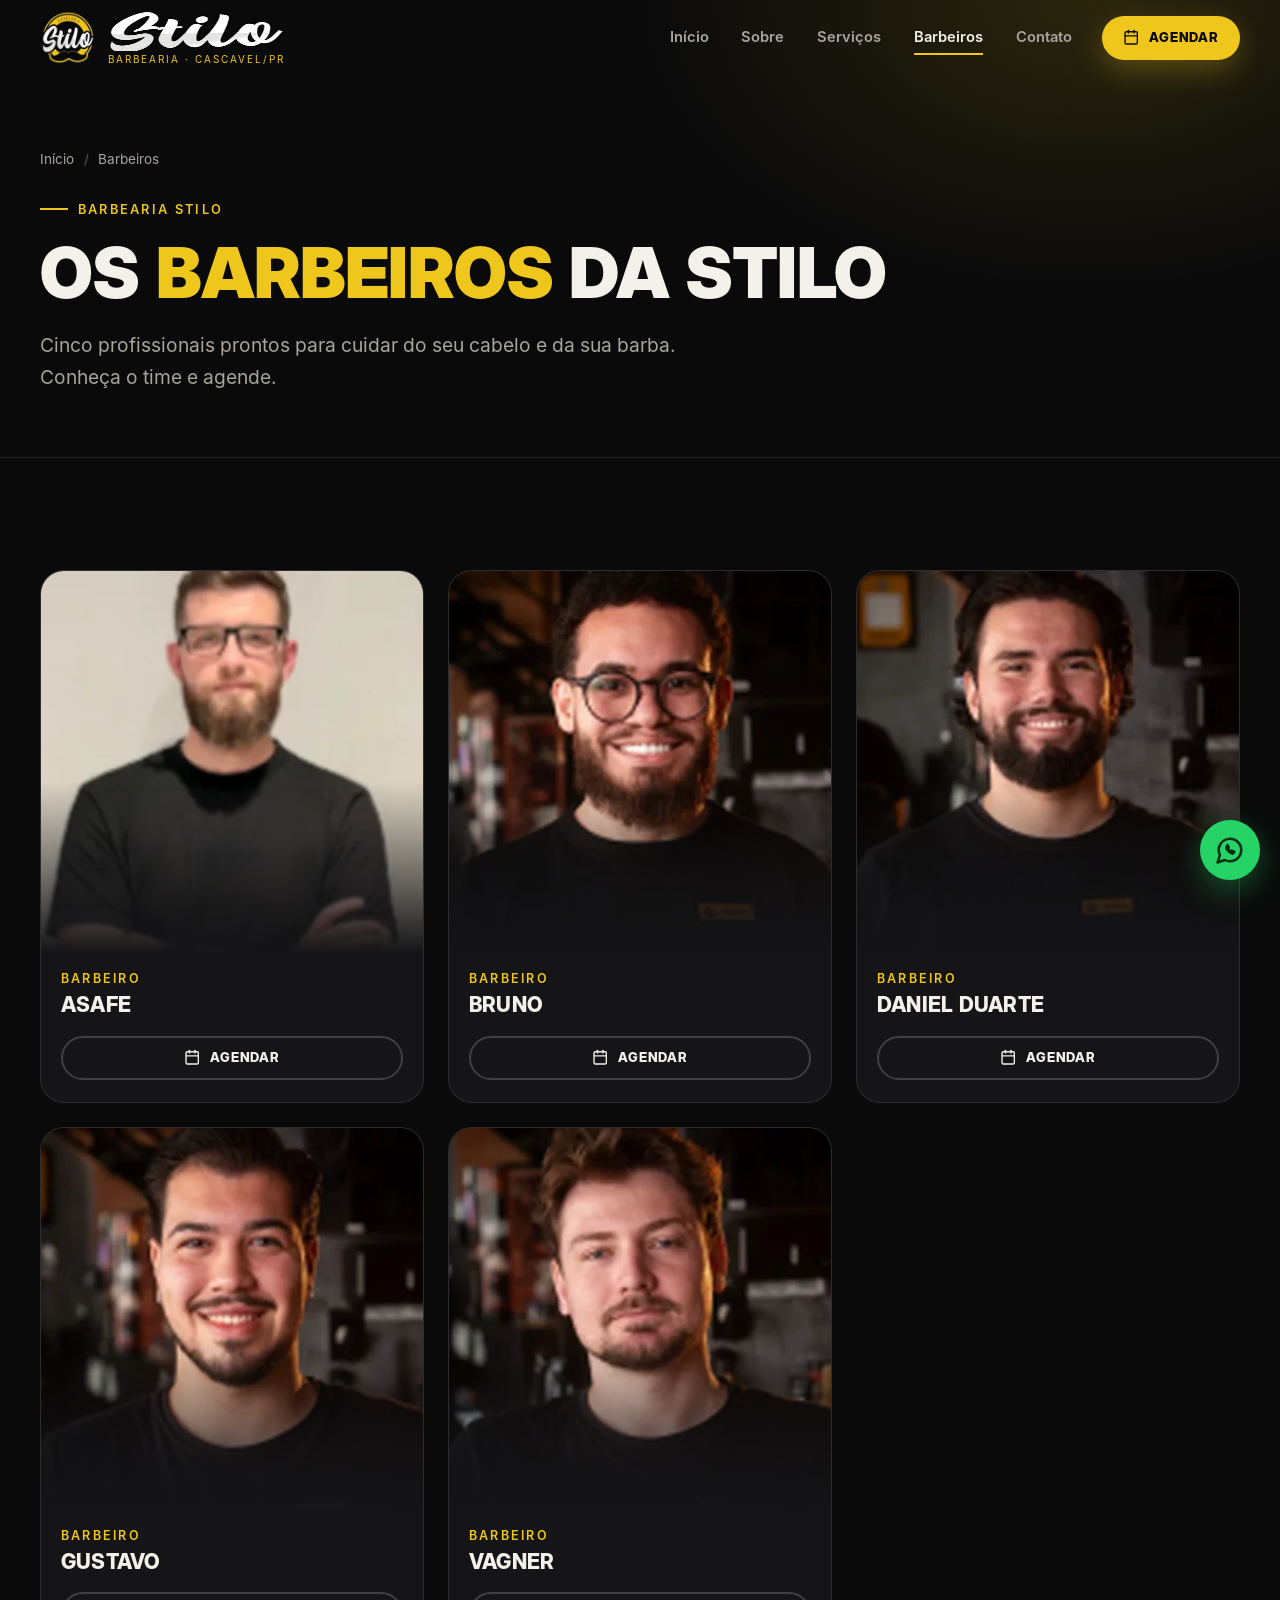
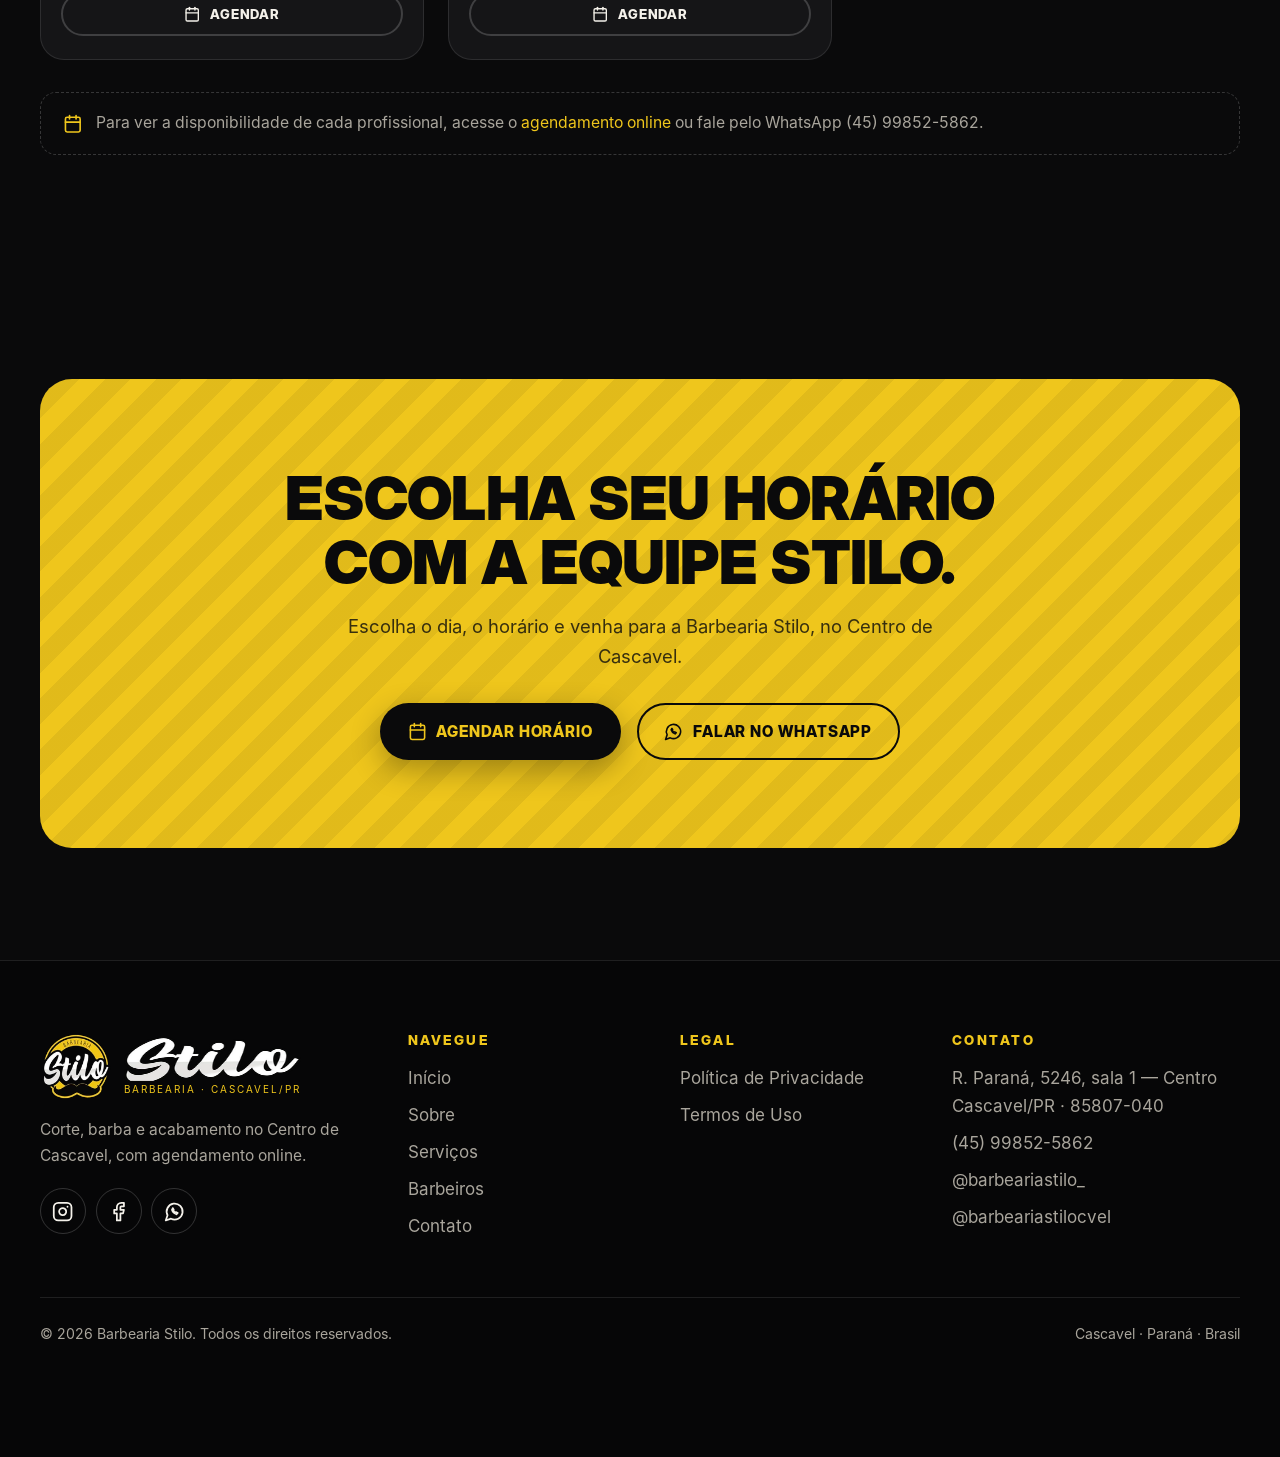
==== commit d36ddbec: "Atualizacao do site" ====
--- a/barbeiros/index.html
+++ b/barbeiros/index.html
@@ -31,7 +31,7 @@
 <div class="container">
 <a class="brand" href="/" aria-label="Barbearia Stilo — página inicial">
 <img src="/assets/img/logo-badge-sm.webp" width="128" height="119" alt="">
-<span>Barbearia Stilo<small>Cascavel · PR</small></span>
+<span class="brand-text"><img class="wordmark" src="/assets/img/stilo-wordmark.webp" width="240" height="118" alt=""><small>Barbearia · Cascavel/PR</small></span>
 </a>
 <nav class="nav" id="nav" aria-label="Principal"><a href="/">Início</a><a href="/sobre/">Sobre</a><a href="/servicos/">Serviços</a><a href="/barbeiros/" aria-current="page">Barbeiros</a><a href="/contato/">Contato</a><a class="btn btn-primary btn-sm" href="https://sites.appbarber.com.br/barbeariastilo-45gt" target="_blank" rel="noopener noreferrer"><svg class="icon " aria-hidden="true" focusable="false"><use href="/assets/img/icons.svg#i-calendar"/></svg>Agendar<span class="sr-only"> (abre em nova aba)</span></a></nav>
 <button class="menu-toggle" type="button" aria-expanded="false" aria-controls="nav" aria-label="Abrir menu">
@@ -107,7 +107,7 @@
 <div class="container">
 <div class="footer-grid">
 <div>
-<a class="brand" href="/" aria-label="Barbearia Stilo — início"><img src="/assets/img/logo-badge-sm.webp" width="128" height="119" alt=""><span>Barbearia Stilo<small>Cascavel · PR</small></span></a>
+<a class="brand" href="/" aria-label="Barbearia Stilo — início"><img src="/assets/img/logo-badge-sm.webp" width="128" height="119" alt=""><span class="brand-text"><img class="wordmark" src="/assets/img/stilo-wordmark.webp" width="240" height="118" alt=""><small>Barbearia · Cascavel/PR</small></span></a>
 <p class="footer-about">Corte, barba e acabamento no Centro de Cascavel, com agendamento online.</p>
 <div class="socials">
 <a class="" href="https://www.instagram.com/barbeariastilo_/" target="_blank" rel="noopener noreferrer" aria-label="Instagram da Barbearia Stilo"><svg class="icon " aria-hidden="true" focusable="false"><use href="/assets/img/icons.svg#i-instagram"/></svg></a>
--- a/assets/css/styles.css
+++ b/assets/css/styles.css
@@ -85,6 +85,8 @@
 .brand{display:flex;align-items:center;gap:.75rem}
 .brand img{width:56px;height:auto;aspect-ratio:531/494}
 .brand span{font-family:var(--font-display);font-weight:900;text-transform:uppercase;letter-spacing:.06em;font-size:.95rem;line-height:1.1}
+.brand .wordmark{width:auto;height:40px;aspect-ratio:240/118}
+.brand-text{display:flex;flex-direction:column;gap:3px}
 .brand small{display:block;font-family:var(--font-body);font-weight:400;letter-spacing:.2em;font-size:.62rem;color:var(--gold)}
 .nav{display:flex;align-items:center;gap:.25rem}
 .nav a:not(.btn){position:relative;padding:.6rem .9rem;font-size:.92rem;font-weight:600;color:var(--muted);transition:color var(--t)}
@@ -261,6 +263,7 @@
 .footer a{color:var(--muted);transition:color var(--t)}
 .footer a:hover{color:var(--gold)}
 .footer .brand img{width:72px;height:auto}
+.footer .brand .wordmark{width:auto;height:44px}
 .footer a.brand{color:var(--text)}
 .footer-about{color:var(--muted);margin-top:1.1rem;max-width:34ch;font-size:.97rem}
 .socials{display:flex;gap:.6rem;margin-top:1.25rem}
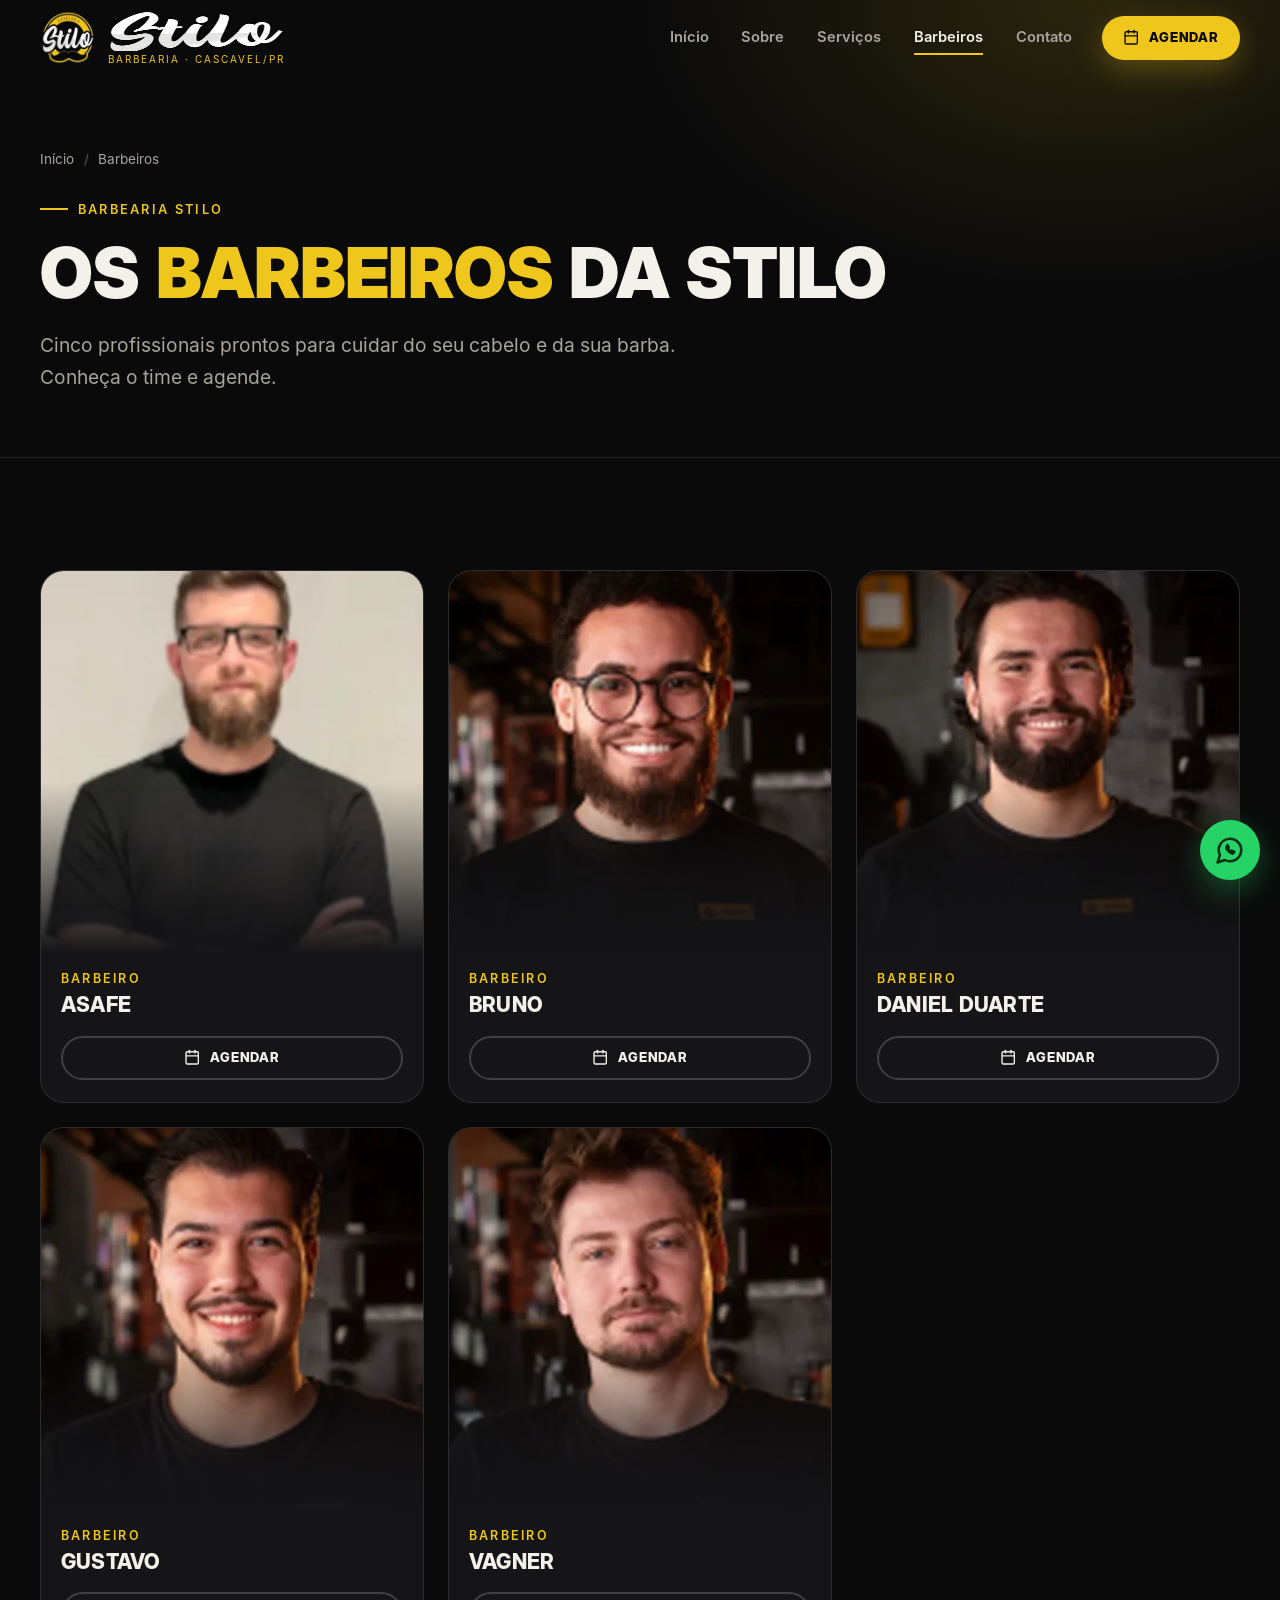
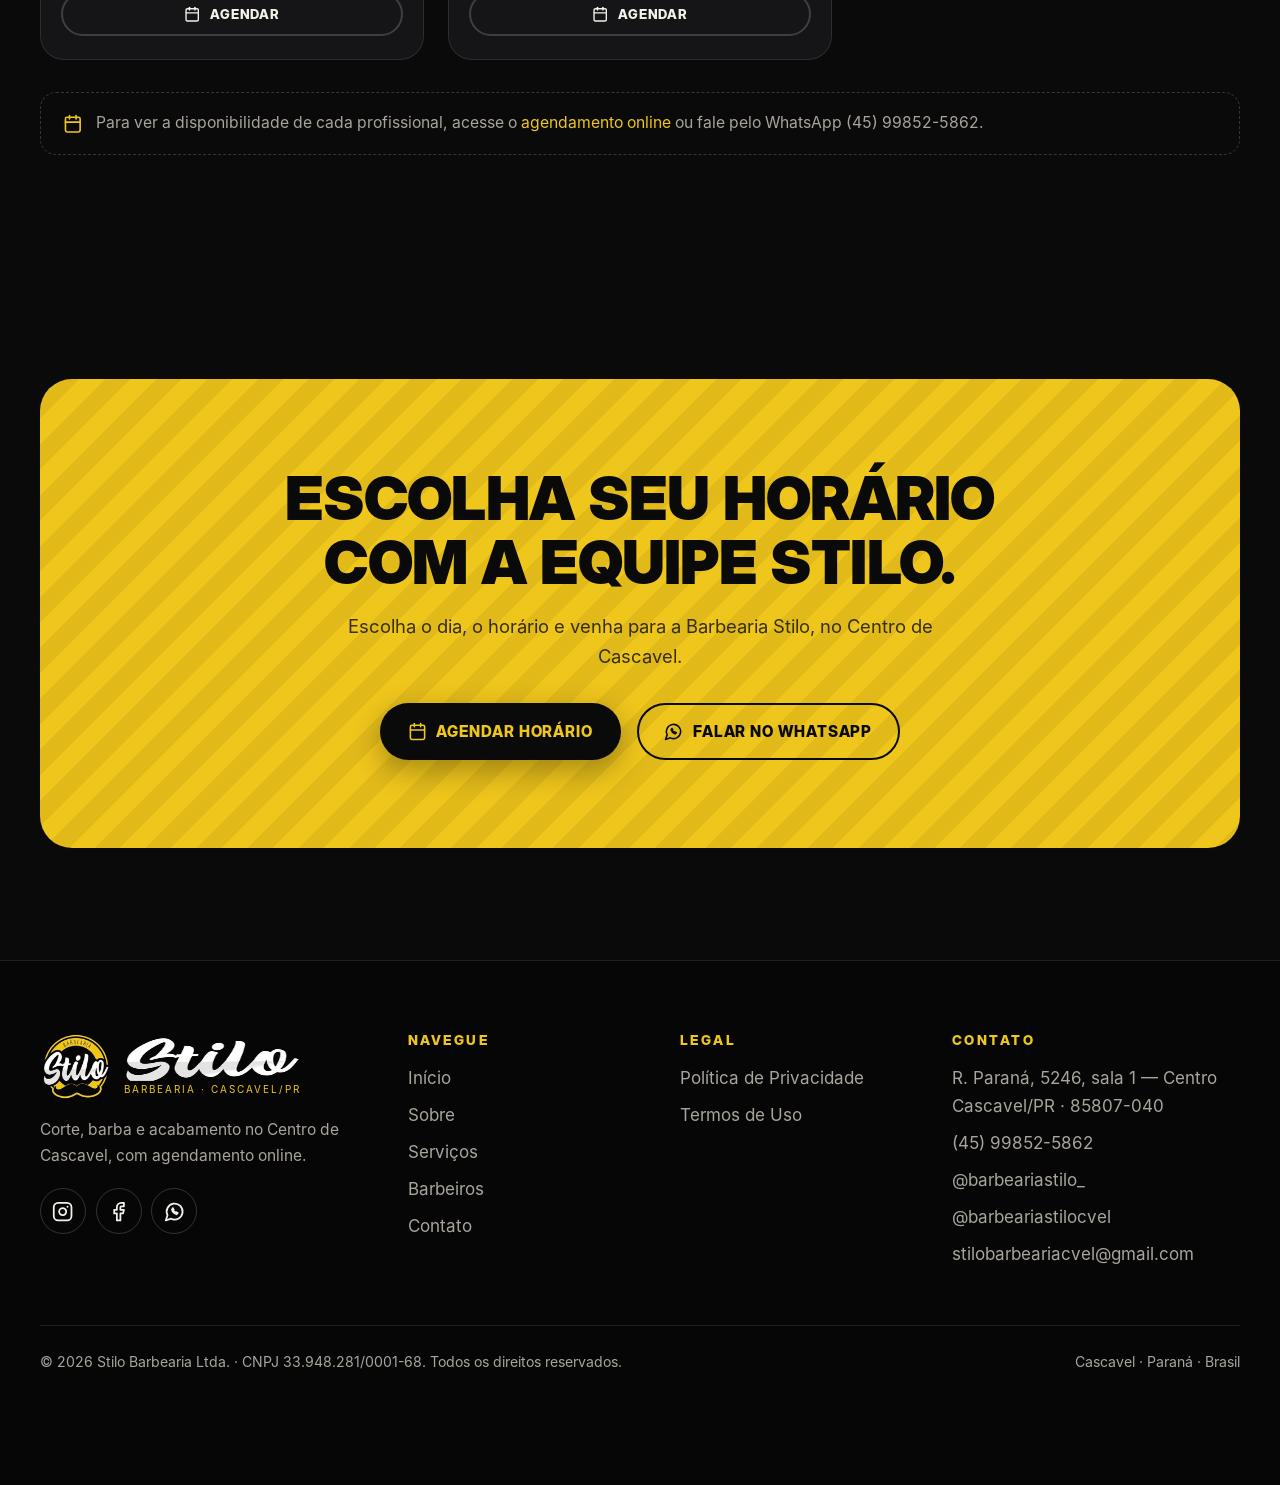
==== commit 6cd0bff2: "Atualizacao do site" ====
--- a/barbeiros/index.html
+++ b/barbeiros/index.html
@@ -22,7 +22,7 @@
 <link rel="preload" href="/assets/fonts/display-900.woff" as="font" type="font/woff" crossorigin>
 <link rel="stylesheet" href="/assets/css/styles.css">
 <script>document.documentElement.classList.add("js")</script>
-<script type="application/ld+json">{"@context":"https://schema.org","@type":"BarberShop","name":"Barbearia Stilo","description":"Barbearia no Centro de Cascavel/PR: corte de cabelo, barba e acabamento com agendamento online.","telephone":"+5545998525862","address":{"@type":"PostalAddress","streetAddress":"R. Paraná, 5246, sala 1","addressLocality":"Cascavel","addressRegion":"PR","postalCode":"85807-040","addressCountry":"BR"},"geo":{"@type":"GeoCoordinates","latitude":-24.9530159,"longitude":-53.4817442},"hasMap":"https://www.google.com/maps/place/R.+Paran%C3%A1,+5246+-+Centro,+Cascavel+-+PR,+85807-040/@-24.9530159,-53.4843191,17z/data=!3m1!4b1!4m6!3m5!1s0x94f3d6ab9aa98d45:0x4797f9184e883544!8m2!3d-24.9530159!4d-53.4817442!16s%2Fg%2F11c4ys_f6f","areaServed":"Cascavel, PR","sameAs":["https://www.instagram.com/barbeariastilo_/","https://www.facebook.com/barbeariastilocvel"],"potentialAction":{"@type":"ReserveAction","target":"https://sites.appbarber.com.br/barbeariastilo-45gt","name":"Agendar horário"}}</script>
+<script type="application/ld+json">{"@context":"https://schema.org","@type":"BarberShop","name":"Barbearia Stilo","legalName":"Stilo Barbearia Ltda","taxID":"33.948.281/0001-68","email":"stilobarbeariacvel@gmail.com","description":"Barbearia no Centro de Cascavel/PR: corte de cabelo, barba e acabamento com agendamento online.","telephone":"+5545998525862","address":{"@type":"PostalAddress","streetAddress":"R. Paraná, 5246, sala 1","addressLocality":"Cascavel","addressRegion":"PR","postalCode":"85807-040","addressCountry":"BR"},"geo":{"@type":"GeoCoordinates","latitude":-24.9530159,"longitude":-53.4817442},"hasMap":"https://www.google.com/maps/place/R.+Paran%C3%A1,+5246+-+Centro,+Cascavel+-+PR,+85807-040/@-24.9530159,-53.4843191,17z/data=!3m1!4b1!4m6!3m5!1s0x94f3d6ab9aa98d45:0x4797f9184e883544!8m2!3d-24.9530159!4d-53.4817442!16s%2Fg%2F11c4ys_f6f","areaServed":"Cascavel, PR","sameAs":["https://www.instagram.com/barbeariastilo_/","https://www.facebook.com/barbeariastilocvel"],"potentialAction":{"@type":"ReserveAction","target":"https://sites.appbarber.com.br/barbeariastilo-45gt","name":"Agendar horário"}}</script>
 <script type="application/ld+json">{"@context":"https://schema.org","@type":"BreadcrumbList","itemListElement":[{"@type":"ListItem","position":1,"name":"Início"},{"@type":"ListItem","position":2,"name":"Barbeiros"}]}</script>
 </head>
 <body>
@@ -133,11 +133,12 @@
 <li><a class="" href="https://wa.me/5545998525862?text=Ol%C3%A1!%20Vim%20pelo%20site%20da%20Barbearia%20Stilo%20e%20gostaria%20de%20agendar%20um%20hor%C3%A1rio." target="_blank" rel="noopener noreferrer">(45) 99852-5862</a></li>
 <li><a class="" href="https://www.instagram.com/barbeariastilo_/" target="_blank" rel="noopener noreferrer">@barbeariastilo_</a></li>
 <li><a class="" href="https://www.facebook.com/barbeariastilocvel" target="_blank" rel="noopener noreferrer">@barbeariastilocvel</a></li>
+<li><a href="mailto:stilobarbeariacvel@gmail.com">stilobarbeariacvel@gmail.com</a></li>
 </ul>
 </div>
 </div>
 <div class="footer-bottom">
-<span>© <span data-year>2026</span> Barbearia Stilo. Todos os direitos reservados.</span>
+<span>© <span data-year>2026</span> Stilo Barbearia Ltda. · CNPJ 33.948.281/0001-68. Todos os direitos reservados.</span>
 <span>Cascavel · Paraná · Brasil</span>
 </div>
 </div>
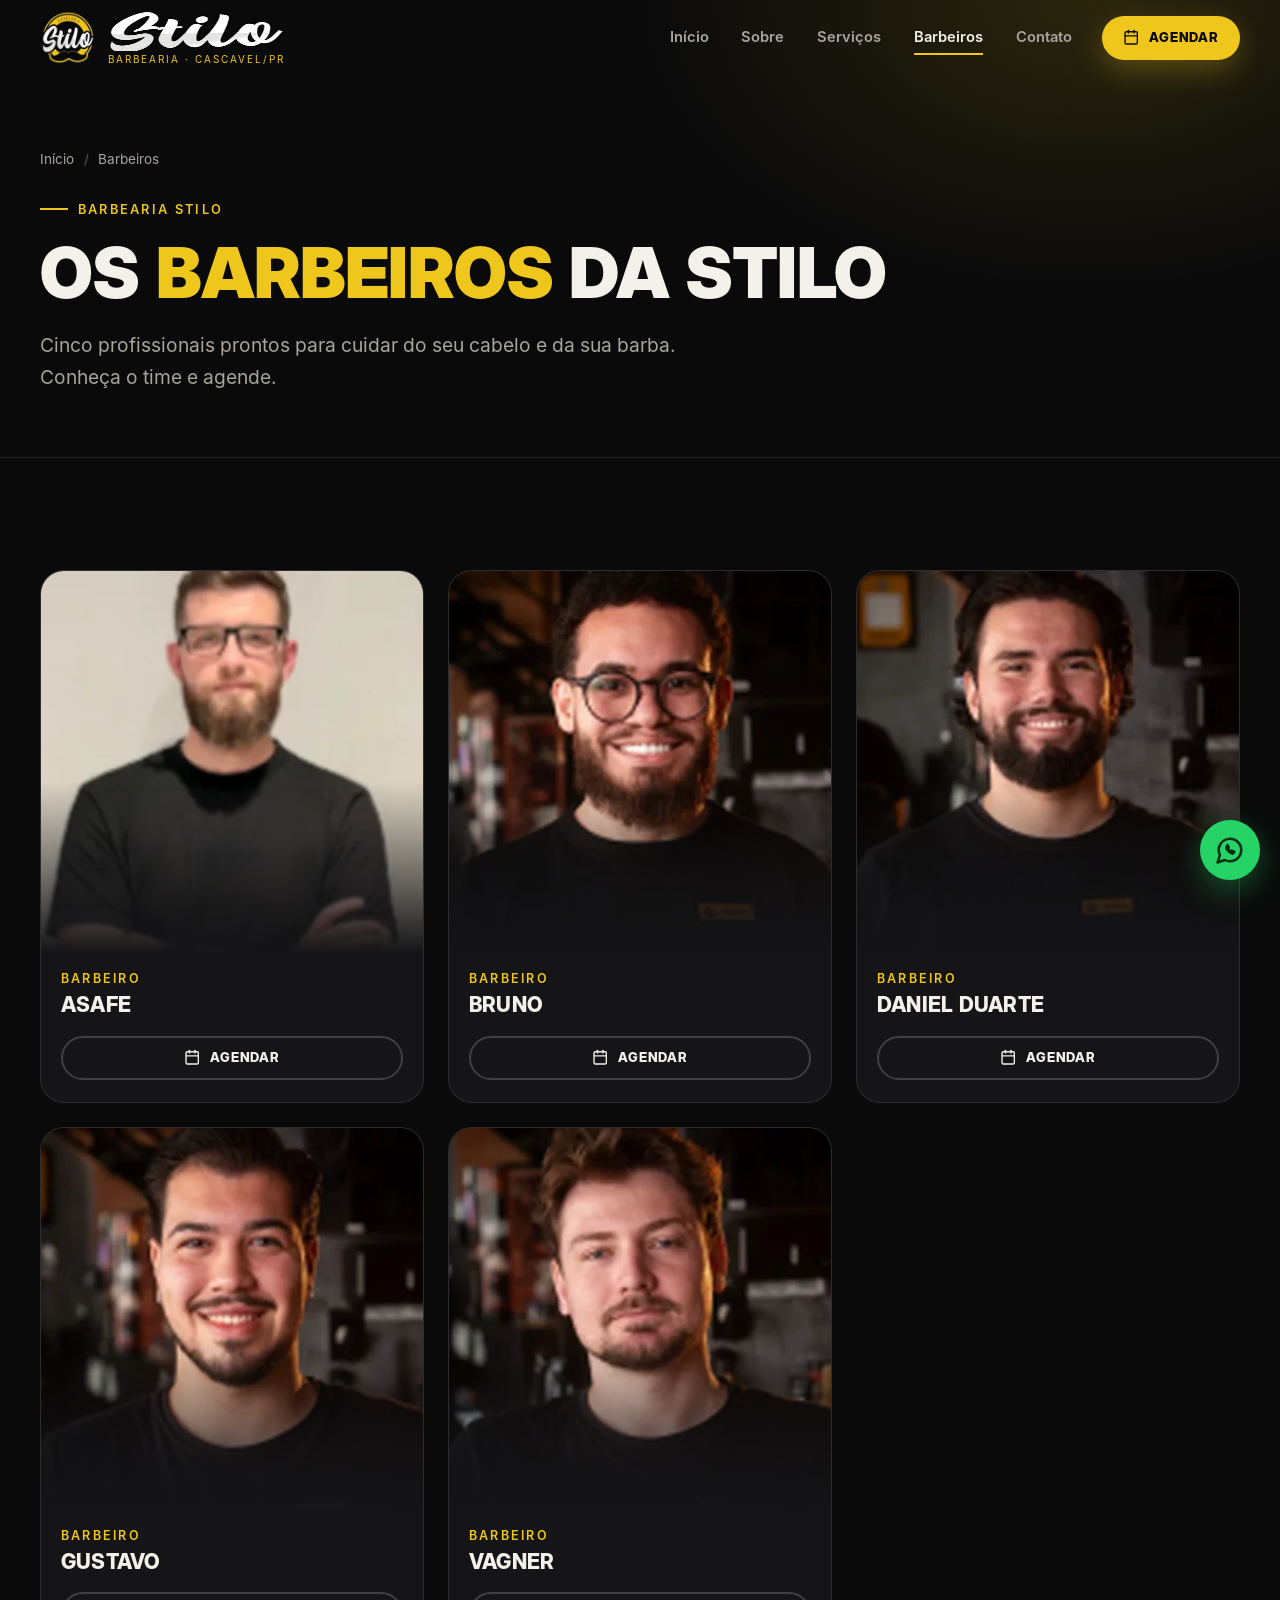
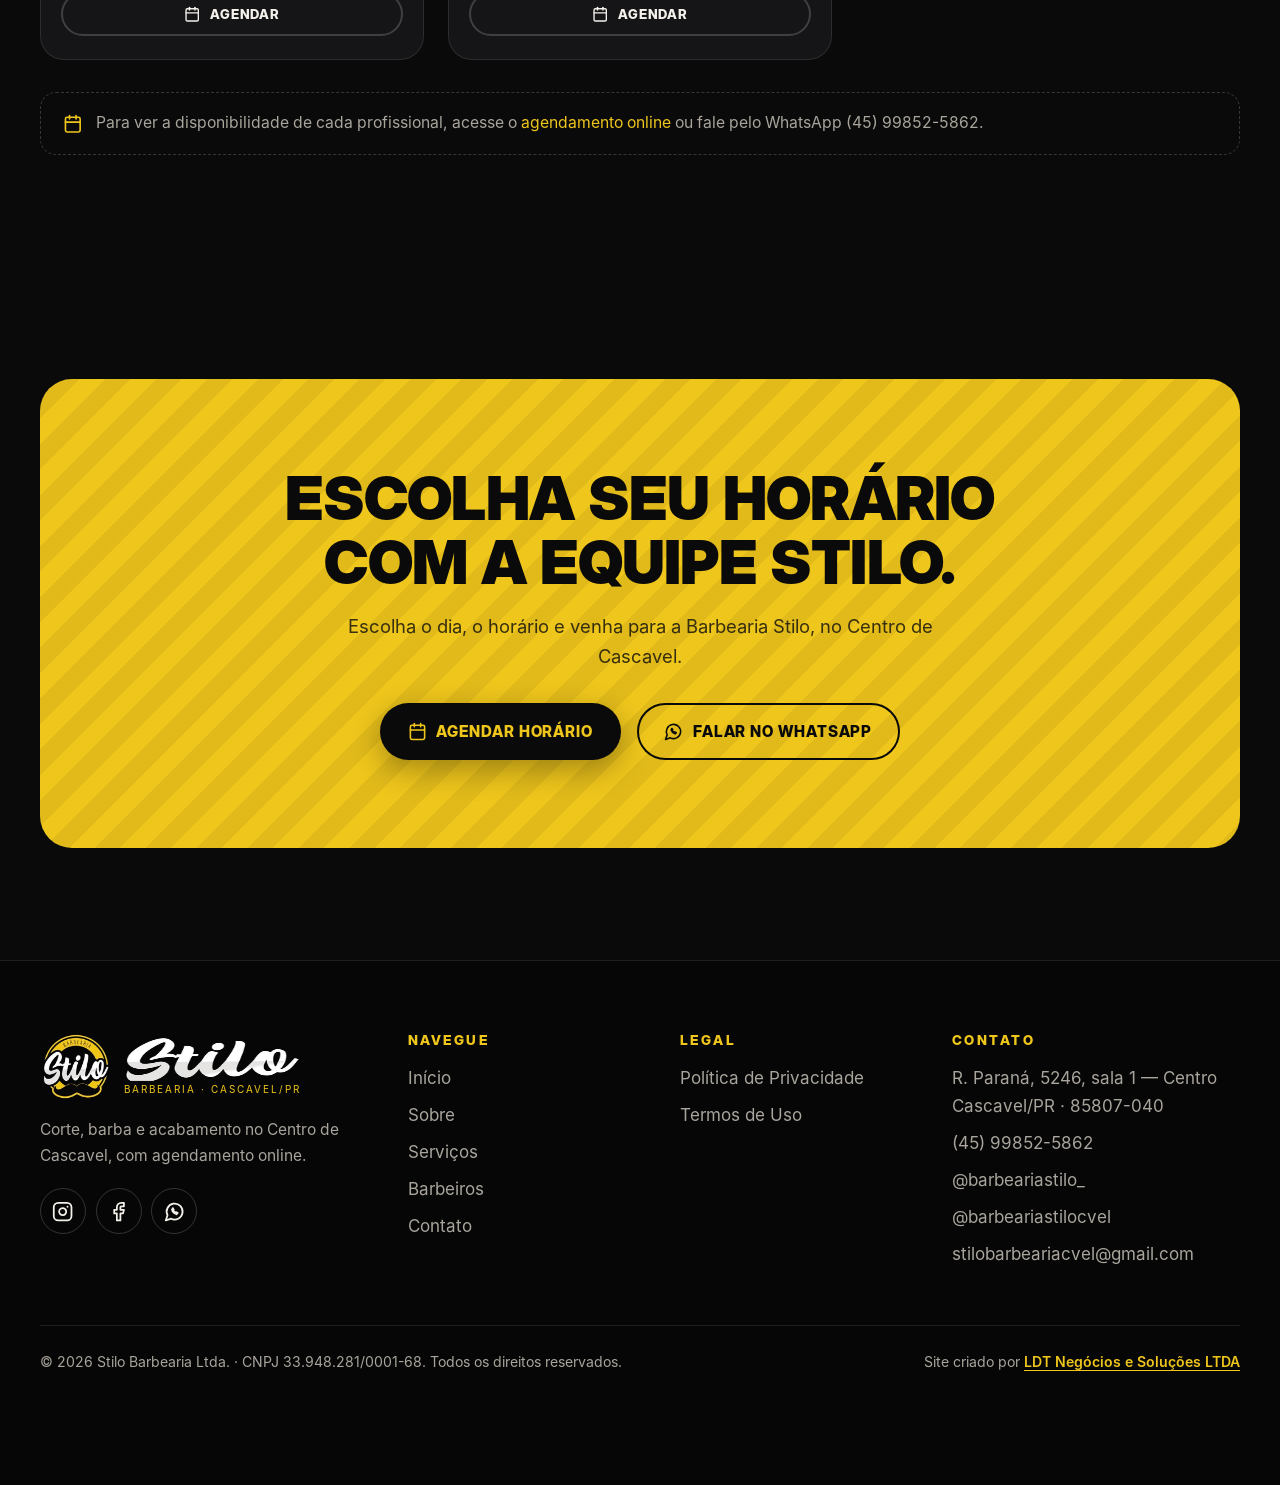
==== commit bf4633c2: "Atualizacao do site" ====
--- a/barbeiros/index.html
+++ b/barbeiros/index.html
@@ -139,7 +139,7 @@
 </div>
 <div class="footer-bottom">
 <span>© <span data-year>2026</span> Stilo Barbearia Ltda. · CNPJ 33.948.281/0001-68. Todos os direitos reservados.</span>
-<span>Cascavel · Paraná · Brasil</span>
+<span>Site criado por <a class="credit" href="https://ldtnegociosesolucoes.com" target="_blank" rel="noopener">LDT Negócios e Soluções LTDA</a></span>
 </div>
 </div>
 </footer>
--- a/assets/css/styles.css
+++ b/assets/css/styles.css
@@ -212,7 +212,8 @@
 .info-row small{display:block;color:var(--muted);font-size:.8rem;letter-spacing:.12em;text-transform:uppercase}
 .info-row a:hover{color:var(--gold)}
 .map{border-radius:var(--r-lg);overflow:hidden;border:1px solid var(--line);min-height:380px;background:var(--surface);position:relative}
-.map iframe{position:absolute;inset:0;width:100%;height:100%;border:0;filter:grayscale(1) invert(.92) contrast(.9)}
+.map{color-scheme:light}
+.map iframe{position:absolute;inset:0;width:100%;height:100%;border:0;color-scheme:light;filter:none;background:#e5e3df}
 
 /* ---------- CTA final ---------- */
 .cta{position:relative;text-align:center;border-radius:32px;overflow:hidden;padding:clamp(2.5rem,7vw,5.5rem) 1.5rem;background:var(--gold);color:var(--gold-ink);isolation:isolate}
@@ -358,3 +359,6 @@
 .lb-next{right:1rem}
 @media (max-width:900px){.gallery{grid-auto-rows:180px}}
 @media (max-width:640px){.gallery{grid-template-columns:repeat(2,minmax(0,1fr));grid-auto-rows:170px;gap:.5rem}.lb-nav{top:auto;bottom:1rem;transform:none}.lb-prev{left:calc(50% - 64px)}.lb-next{right:calc(50% - 64px)}}
+
+.footer-bottom a.credit{color:var(--gold);font-weight:600;text-decoration:underline;text-underline-offset:3px}
+.footer-bottom a.credit:hover,.footer-bottom a.credit:focus-visible{color:var(--text)}
